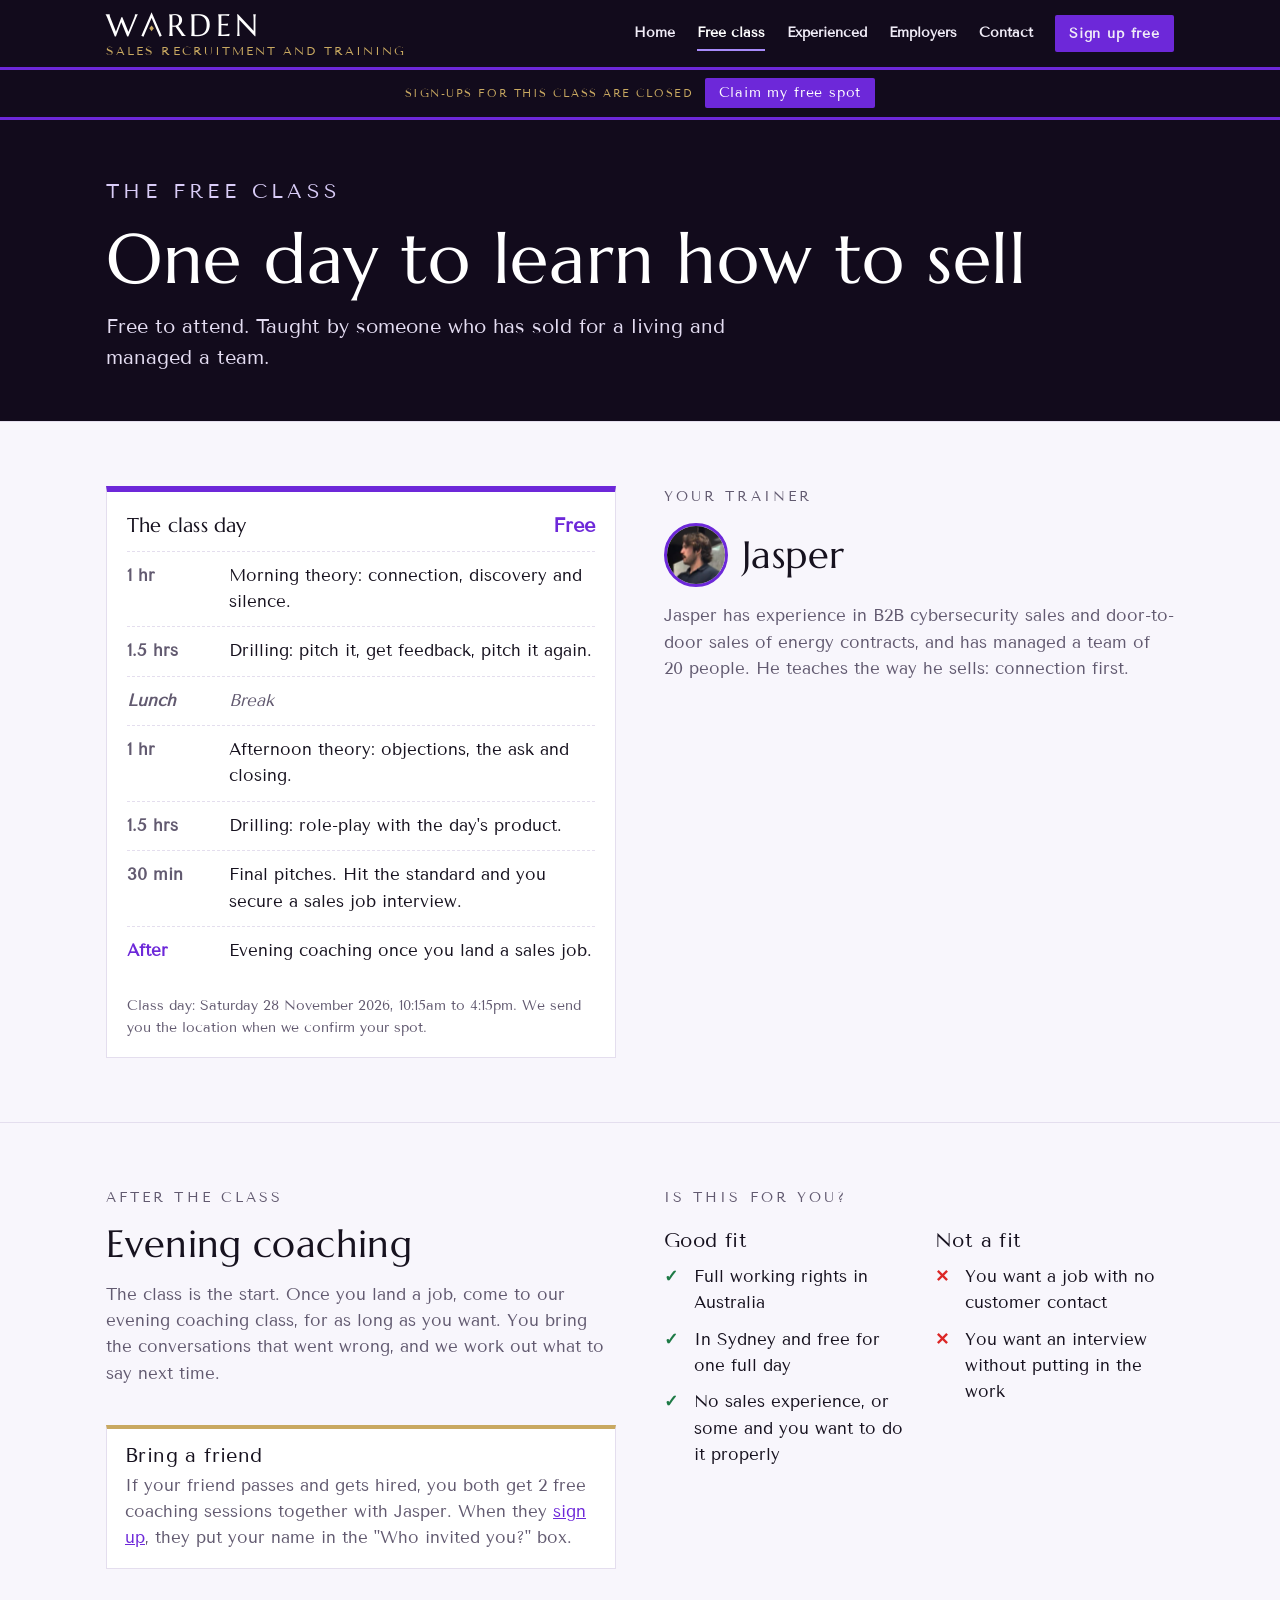
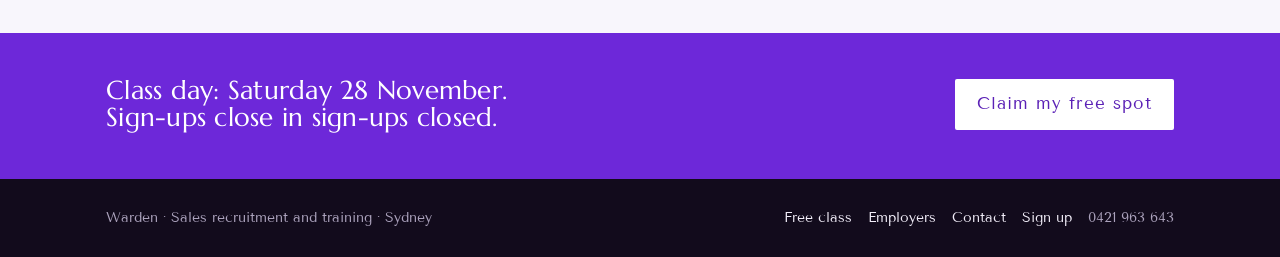
==== class.html @ fe75a393 "Add files via upload" ====
<!doctype html>
<html lang="en-AU">
<head>
<meta charset="utf-8">
<meta name="viewport" content="width=device-width,initial-scale=1,viewport-fit=cover">
<title>Free Sales Class Day</title>
<meta name="description" content="Free one-day sales class in Sydney. Hit the standard and secure a sales job interview.">
<meta name="claude:viewport-fit-sides" content="cover">
<link rel="preconnect" href="https://fonts.googleapis.com">
<link rel="preconnect" href="https://fonts.gstatic.com" crossorigin>
<link rel="stylesheet" href="https://fonts.googleapis.com/css2?family=Carlito:ital,wght@0,400;0,700;1,400&display=swap">
<link rel="stylesheet" href="https://fonts.googleapis.com/css2?family=Marcellus&family=Tenor+Sans&display=swap">
<link rel="icon" type="image/svg+xml" href="favicon.svg">
<link rel="stylesheet" href="styles.css">
</head>
<body>
<header class="topbar">
  <div class="wrap">
    <a class="brand" href="index.html" aria-label="Warden home"><span class="word"><span class="name">W<svg class="a" viewBox="0 0 72 78" aria-hidden="true"><polyline points="4,78 36,4 68,78" fill="none" stroke="currentColor" stroke-width="8"/><path d="M36 40 L44 50 L36 60 L28 50 Z" fill="#C9A961"/></svg>RDEN</span><span class="tag">Sales recruitment and training</span></span></a>
    <nav class="nav" aria-label="Main"><a class="link" href="index.html">Home</a><a class="link" href="class.html" aria-current="page">Free class</a><a class="link" href="experienced.html">Experienced</a><a class="link" href="employers.html">Employers</a><a class="link" href="contact.html">Contact</a><a class="btn small" href="signup.html">Sign up free</a></nav>
    <details class="m-menu"><summary>Menu</summary><nav class="m-menu-list" aria-label="Pages"><a href="index.html">Home</a><a href="class.html" aria-current="page">Free class</a><a href="experienced.html">Experienced</a><a href="employers.html">Employers</a><a href="contact.html">Contact</a><a href="signup.html">Sign up</a></nav></details>
  </div>
</header>
<div class="cd-bar countdown" data-deadline="2026-11-25T23:59:00+11:00" role="region" aria-label="Sign-up countdown">
  <div class="wrap">
    <p class="cd-label">Sign-ups close in</p>
    <div class="cd-units" hidden>
      <span><b data-u="d">0</b><small>days</small></span>
      <span><b data-u="h">00</b><small>hrs</small></span>
      <span><b data-u="m">00</b><small>min</small></span>
      <span><b data-u="s">00</b><small>sec</small></span>
    </div>
    <a class="btn" href="signup.html">Claim my free spot</a>
  </div>
</div>
<main>
  <section class="page-head">
    <div class="wrap">
      <p class="eyebrow">The free class</p>
      <h1>One day to learn how to sell</h1>
      <p>Free to attend. Taught by someone who has sold for a living and managed a team.</p>
    </div>
  </section>

  <section class="band">
    <div class="wrap split">
      <div class="ticket">
        <header><h2>The class day</h2><span class="price">Free</span></header>
        <ol>
          <li><time>1 hr</time><span>Morning theory: connection, discovery and silence.</span></li>
          <li><time>1.5 hrs</time><span>Drilling: pitch it, get feedback, pitch it again.</span></li>
          <li class="brk"><time>Lunch</time><span>Break</span></li>
          <li><time>1 hr</time><span>Afternoon theory: objections, the ask and closing.</span></li>
          <li><time>1.5 hrs</time><span>Drilling: role-play with the day's product.</span></li>
          <li><time>30 min</time><span>Final pitches. Hit the standard and you secure a sales job interview.</span></li>
          <li class="eve"><time>After</time><span>Evening coaching once you land a sales job.</span></li>
        </ol>
        <footer>Class day: Saturday 28 November 2026, 10:15am to 4:15pm. We send you the location when we confirm your spot.</footer>
      </div>
      <div class="prose">
        <p class="eyebrow">Your trainer</p>
        <div class="trainer"><img src="jasper-avatar.jpg" alt="Jasper" width="64" height="64"><h2>Jasper</h2></div>
        <p>Jasper has experience in B2B cybersecurity sales and door-to-door sales of energy contracts, and has managed a team of 20 people. He teaches the way he sells: connection first.</p>
      </div>
    </div>
  </section>

  <section class="band" id="coaching">
    <div class="wrap split">
      <div class="prose">
        <p class="eyebrow">After the class</p>
        <h2>Evening coaching</h2>
        <p>The class is the start. Once you land a job, come to our evening coaching class, for as long as you want. You bring the conversations that went wrong, and we work out what to say next time.</p>
        <div class="friend-note">
          <h3>Bring a friend</h3>
          <p>If your friend passes and gets hired, you both get 2 free coaching sessions together with Jasper. When they <a href="signup.html">sign up</a>, they put your name in the "Who invited you?" box.</p>
        </div>
      </div>
      <div class="prose">
        <p class="eyebrow">Is this for you?</p>
        <div class="fit">
          <div>
            <h3>Good fit</h3>
            <ul>
              <li class="yes"><span>Full working rights in Australia</span></li>
              <li class="yes"><span>In Sydney and free for one full day</span></li>
              <li class="yes"><span>No sales experience, or some and you want to do it properly</span></li>
            </ul>
          </div>
          <div>
            <h3>Not a fit</h3>
            <ul>
              <li class="no"><span>You want a job with no customer contact</span></li>
              <li class="no"><span>You want an interview without putting in the work</span></li>
            </ul>
          </div>
        </div>
      </div>
    </div>
  </section>
  <section class="cta-strip">
  <div class="wrap">
    <h2>Class day: Saturday 28 November. Sign-ups close in <span class="cd-inline" data-deadline="2026-11-25T23:59:00+11:00">a few weeks</span>.</h2>
    <a class="btn gold" href="signup.html">Claim my free spot</a>
  </div>
</section>
</main>
<footer class="site">
  <div class="wrap">
    <span>Warden · Sales recruitment and training · Sydney</span>
    <span><a href="class.html">Free class</a><a href="employers.html">Employers</a><a href="contact.html">Contact</a><a href="signup.html">Sign up</a>0421 963 643</span>
  </div>
</footer>
<script src="countdown.js" defer></script>
</body>
</html>
---- styles.css ----
/* Layout: full-bleed photo hero, ruled sections, red + gold on warm ink. */
:root{
  --paper:#F8F6FC;
  --surface:#FFFFFF;
  --ink:#17121F;
  --muted:#625A70;
  --line:#E4DEEE;
  --red:#6D28D9;
  --red-deep:#5B21B6;
  --red-tint:#F1EAFD;
  --gold:#6D28D9;
  --gold-text:#6D28D9;
  --on-red:#FFFFFF;
  --ok:#1E7A46;
  --plum:#6D28D9;
  --font:Calibri,Carlito,"Segoe UI",Arial,sans-serif;
  --s-1:.875rem; --s0:1.0625rem; --s1:1.25rem; --s2:1.6rem; --s3:clamp(1.8rem,4vw,2.4rem); --s4:clamp(2.5rem,6.5vw,4.4rem);
}
@media (prefers-color-scheme:dark){:root:not([data-theme="light"]){
  --paper:#120E1A;--surface:#1D1729;--ink:#F1EDF8;--muted:#ABA2BC;--line:#352C45;
  --red:#A78BFA;--red-deep:#7C3AED;--red-tint:#2A1F45;--gold:#A78BFA;--gold-text:#A78BFA;--ok:#4CC27F;--plum:#C4B5FD;color-scheme:dark}}
:root[data-theme="dark"]{
  --paper:#120E1A;--surface:#1D1729;--ink:#F1EDF8;--muted:#ABA2BC;--line:#352C45;
  --red:#A78BFA;--red-deep:#7C3AED;--red-tint:#2A1F45;--gold:#A78BFA;--gold-text:#A78BFA;--ok:#4CC27F;--plum:#C4B5FD;color-scheme:dark}

*{box-sizing:border-box}
body{background:var(--paper);color:var(--ink);font-family:var(--font);font-size:var(--s0);line-height:1.55;margin:0}
img{max-width:100%}
.wrap{max-width:1100px;margin:0 auto;padding-left:max(16px,env(safe-area-inset-left,0px));padding-right:max(16px,env(safe-area-inset-right,0px))}
h1,h2,h3{line-height:1.08;text-wrap:balance;margin:0}
p{margin:0}
a{color:var(--red)}
:focus-visible{outline:3px solid var(--gold);outline-offset:3px}
.eyebrow{font-size:var(--s-1);font-weight:700;letter-spacing:.14em;text-transform:uppercase;color:var(--gold-text)}

/* header */
.topbar{position:sticky;top:env(safe-area-inset-top,0px);z-index:10;background:#120B1C;border-bottom:3px solid var(--gold)}
.topbar .wrap{display:flex;align-items:center;justify-content:space-between;gap:16px;padding-block:10px}
.brand{display:flex;align-items:center;gap:12px;text-decoration:none;color:#FFFFFF}
.brand svg{width:34px;height:40px;flex:none}
.brand .word{display:grid;line-height:1}
.brand .name{font-weight:700;font-size:1.35rem;letter-spacing:.18em}
.brand .tag{font-size:.72rem;letter-spacing:.14em;text-transform:uppercase;color:#D9B45E;margin-top:4px}
.nav{display:flex;gap:22px;align-items:center}
.nav a{color:#F1EDF8;text-decoration:none;font-size:var(--s-1);font-weight:700;padding-block:6px;border-bottom:2px solid transparent}
.nav a:hover{color:#D9B45E}
.nav a[aria-current="page"]{border-bottom-color:#D9B45E;color:#FFFFFF}
.nav .btn{border-bottom:0}

.menu-sm{display:none}
@media (min-width:861px){.menu-sm{display:none !important}}
@media (max-width:860px){
  .menu-sm{display:flex;gap:6px;overflow-x:auto;background:#120B1C;padding-block:0 10px}
  .menu-sm a{flex:none;color:#F1EDF8;text-decoration:none;font-size:var(--s-1);font-weight:700;padding:6px 12px;border:1px solid #43365A;border-radius:2px}
  .menu-sm a[aria-current="page"]{border-color:#D9B45E;color:#D9B45E}
}

.btn{display:inline-flex;align-items:center;justify-content:center;gap:8px;border:0;cursor:pointer;font:inherit;font-weight:700;text-decoration:none;background:var(--red);color:var(--on-red);padding:12px 22px;border-radius:2px}
.btn:hover{background:var(--red-deep)}
.btn.small{padding:8px 14px;font-size:var(--s-1)}
.btn.gold{background:#C9A04A;color:#1A1214}
.btn.gold:hover{background:#D9B45E}
.btn.line{background:transparent;color:inherit;box-shadow:inset 0 0 0 2px currentColor}
.btn.line:hover{background:rgba(255,255,255,.1)}

/* photo hero */
.hero{position:relative;background:#120B1C;color:#FFFFFF;overflow:hidden}
.hero img.bg{position:absolute;inset:0;width:100%;height:100%;object-fit:cover;object-position:62% 40%}
.hero::after{content:"";position:absolute;inset:0;background:
  linear-gradient(90deg,rgba(18,11,28,.94) 0%,rgba(18,11,28,.82) 38%,rgba(76,29,149,.35) 70%,rgba(18,11,28,.15) 100%),
  linear-gradient(0deg,rgba(18,11,28,.7) 0%,rgba(18,11,28,0) 40%)}
@media (max-width:760px){.hero::after{background:linear-gradient(0deg,rgba(18,11,28,.96) 30%,rgba(18,11,28,.55) 70%,rgba(18,11,28,.25) 100%)}.hero img.bg{object-position:68% 30%}}
.hero .wrap{position:relative;z-index:1;padding-block:clamp(72px,12vw,140px) clamp(56px,9vw,104px)}
@media (max-width:760px){.hero .wrap{padding-block:200px 48px}}
.hero .copy{max-width:36rem;display:grid;gap:20px}
.hero .eyebrow{color:#D9B45E}
.hero h1{font-size:var(--s4);font-weight:700;letter-spacing:-.01em}
.hero h1 em{font-style:normal;color:#D9B45E}
.hero .lede{font-size:var(--s1);color:#E4DDF2;max-width:34ch}
.hero .ctas{display:flex;flex-wrap:wrap;gap:12px;margin-top:4px}
.hero .facts{display:flex;flex-wrap:wrap;gap:8px 24px;padding-top:18px;border-top:1px solid rgba(217,180,94,.45);font-size:var(--s-1);color:#E4DDF2}
.hero .facts b{color:#D9B45E}

/* page header (inner pages) */
.page-head{background:#120B1C;color:#FFFFFF;border-bottom:1px solid var(--line)}
.page-head .wrap{padding-block:56px 48px;display:grid;gap:14px;max-width:1100px}
.page-head .eyebrow{color:#D9B45E}
.page-head h1{font-size:var(--s4)}
.page-head p{color:#E4DDF2;font-size:var(--s1);max-width:40rem}

/* sections */
section.band{padding-block:64px}
section.band + section.band{border-top:1px solid var(--line)}
.sec-head{display:grid;gap:10px;max-width:42rem;margin-bottom:32px}
.sec-head h2{font-size:var(--s3)}
.sec-head p{color:var(--muted);font-size:var(--s1)}

/* three offers on home */
.offers{display:grid;grid-template-columns:repeat(3,1fr);gap:20px}
@media (max-width:860px){.offers{grid-template-columns:1fr}}
.offer{background:var(--surface);border:1px solid var(--line);border-top:4px solid var(--red);padding:22px;display:grid;gap:10px;align-content:start;min-width:0}
.offer h3{font-size:var(--s1)}
.offer p{color:var(--muted)}
.offer a{font-weight:700;text-decoration:none}
.offer a:hover{text-decoration:underline}

/* steps (real sequence) */
.steps{display:grid;grid-template-columns:repeat(4,1fr);border-top:3px solid var(--gold)}
@media (max-width:860px){.steps{grid-template-columns:1fr 1fr}}
@media (max-width:480px){.steps{grid-template-columns:1fr}}
.step{padding:20px 20px 24px 0;display:grid;gap:8px;align-content:start;min-width:0}
.step + .step{padding-left:20px;border-left:1px solid var(--line)}
@media (max-width:860px){.step:nth-child(3){padding-left:0;border-left:0}}
@media (max-width:480px){.step,.step + .step{padding-left:0;border-left:0;border-top:1px solid var(--line)}.step:first-child{border-top:0}}
.step .n{font-weight:700;color:var(--red);font-size:var(--s-1);letter-spacing:.1em;text-transform:uppercase}
.step h3{font-size:var(--s1)}
.step p{color:var(--muted)}

/* class day timetable */
.split{display:grid;grid-template-columns:1fr 1fr;gap:48px;align-items:start}
@media (max-width:860px){.split{grid-template-columns:1fr;gap:32px}}
.split > *{min-width:0}
.ticket{background:var(--surface);border:1px solid var(--line);border-top:6px solid var(--red)}
.ticket header{padding:18px 20px 10px;display:flex;justify-content:space-between;align-items:baseline;gap:12px;flex-wrap:wrap}
.ticket h2{font-size:var(--s1)}
.price{font-weight:700;color:var(--gold-text);font-size:var(--s1)}
.ticket ol{list-style:none;margin:0;padding:0 20px 8px}
.ticket li{display:grid;grid-template-columns:5.6rem 1fr;gap:12px;padding:11px 0;border-top:1px dashed var(--line)}
.ticket time{font-variant-numeric:tabular-nums;font-weight:700;color:var(--muted)}
.ticket li.brk{color:var(--muted);font-style:italic}
.ticket li.eve time{color:var(--red)}
.ticket footer{padding:12px 20px 18px;font-size:var(--s-1);color:var(--muted)}
.prose{display:grid;gap:16px}
.prose h2{font-size:var(--s3)}
.prose p{color:var(--muted);max-width:60ch}
.ticks{display:grid;gap:8px;margin:0;padding:0;list-style:none}
.ticks li{padding-left:22px;position:relative}
.ticks li::before{content:"";position:absolute;left:0;top:.62em;width:10px;height:3px;background:var(--gold)}

/* fit check */
.fit{display:grid;grid-template-columns:1fr 1fr;gap:32px}
@media (max-width:700px){.fit{grid-template-columns:1fr}}
.fit h3{font-size:var(--s1);margin-bottom:12px}
.fit ul{margin:0;padding:0;list-style:none;display:grid;gap:10px}
.fit li{display:grid;grid-template-columns:22px 1fr;gap:8px}
.fit .yes::before{content:"✓";color:var(--ok);font-weight:700}
.fit .no::before{content:"✕";color:var(--red);font-weight:700}

/* employer pitch */
.guarantee{font-size:var(--s3);font-weight:700;line-height:1.15;text-wrap:balance}
.guarantee span{color:var(--red)}
.list-rules{margin:0;padding:0;list-style:none;display:grid;gap:14px}
.list-rules li{border-top:1px solid var(--line);padding-top:12px}
.list-rules b{display:block}
.list-rules small{color:var(--muted);font-size:var(--s0)}

/* CTA strip */
.cta-strip{background:var(--red);color:#FFFFFF}
.cta-strip .wrap{padding-block:44px;display:flex;flex-wrap:wrap;align-items:center;justify-content:space-between;gap:20px}
.cta-strip h2{font-size:var(--s2);max-width:30rem}

/* form */
.form-card{background:var(--surface);border:1px solid var(--line);border-top:6px solid var(--red);padding:24px;display:grid;gap:18px;min-width:0}
.field{display:grid;gap:6px}
.field label{font-weight:700}
.field input,.field select{font:inherit;color:var(--ink);background:var(--paper);border:1px solid var(--line);border-bottom:2px solid var(--muted);border-radius:2px;padding:11px 12px;width:100%;min-width:0}
.field input:focus,.field select:focus{outline:none;border-bottom-color:var(--red);box-shadow:0 2px 0 0 var(--red)}
.field [aria-invalid="true"]{border-bottom-color:var(--red);background:var(--red-tint)}
.err{color:var(--red);font-size:var(--s-1);font-weight:700}
.consent{display:grid;grid-template-columns:20px 1fr;gap:10px;font-size:var(--s-1);color:var(--muted);align-items:start}
.consent input{margin-top:3px;accent-color:var(--red)}
.status{font-weight:700;padding:12px 14px;border-left:4px solid var(--red);background:var(--red-tint)}
.done{display:grid;gap:10px}
.done h3{font-size:var(--s2)}
.phone{display:grid;gap:4px;font-size:var(--s1)}
.phone b{font-variant-numeric:tabular-nums;user-select:all}

footer.site{background:#120B1C;color:#ABA2BC;border-top:3px solid #C9A04A;font-size:var(--s-1)}
footer.site .wrap{padding-block:28px;display:flex;flex-wrap:wrap;justify-content:space-between;gap:12px}
footer.site a{color:#F1EDF8;text-decoration:none;margin-right:16px}
footer.site a:hover{color:#D9B45E}

/* track choice on sign-up */
.track{border:0;margin:0;padding:0;display:grid;gap:10px;min-width:0}
.track legend{font-weight:700;margin-bottom:8px;padding:0}
.track label{display:grid;grid-template-columns:20px 1fr;gap:10px;align-items:start;padding:12px 14px;border:1px solid var(--line);border-radius:2px;cursor:pointer;background:var(--paper)}
.track label:has(input:checked){border-color:var(--red);box-shadow:inset 4px 0 0 var(--red)}
.track input{margin-top:4px;accent-color:var(--red)}
.track small{display:block;color:var(--muted);font-size:var(--s-1)}
.prose h3{font-size:var(--s1);margin-top:6px}
.senior-band{background:var(--surface)}
@media (max-width:860px){.nav a.link{display:none}}

/* trainer avatar */
.trainer{display:flex;align-items:center;gap:14px}
.trainer img{width:64px;height:64px;border-radius:50%;object-fit:cover;border:3px solid var(--gold);flex:none}

/* contact page */
.contact-block{display:grid;gap:6px;padding-bottom:18px;border-bottom:1px solid var(--line)}
.contact-block:last-child{border-bottom:0}
.contact-block .big{font-size:var(--s2);color:var(--ink)}
.contact-block .big b{font-variant-numeric:tabular-nums;user-select:all}
.field textarea{font:inherit;color:var(--ink);background:var(--paper);border:1px solid var(--line);border-bottom:2px solid var(--muted);border-radius:2px;padding:11px 12px;width:100%;min-width:0;resize:vertical}
.field textarea:focus{outline:none;border-bottom-color:var(--red);box-shadow:0 2px 0 0 var(--red)}
.ctas-row{display:flex;flex-wrap:wrap;align-items:center;gap:24px}

/* Hormozi-style offer blocks */
.hero .scarcity{font-size:var(--s-1);color:#E4DDF2;padding-top:14px;border-top:1px solid rgba(217,180,94,.45)}
.hero .scarcity b{color:#D9B45E}
.stack{background:var(--surface);border:1px solid var(--line);border-top:6px solid var(--red)}
.stack-row{display:grid;grid-template-columns:1fr auto;gap:16px;align-items:center;padding:16px 20px;border-bottom:1px dashed var(--line)}
.stack-row h3{font-size:var(--s1)}
.stack-row p{color:var(--muted)}
.stack-row > div{min-width:0}
.stack-val{font-weight:700;color:var(--gold-text);text-transform:uppercase;letter-spacing:.1em;font-size:var(--s-1)}
.stack-total{display:flex;justify-content:space-between;align-items:baseline;padding:18px 20px;background:var(--red-tint)}
.stack-total span{font-weight:700;font-size:var(--s1)}
.stack-total b{font-size:var(--s3);color:var(--red);font-variant-numeric:tabular-nums}
.cta-inline{display:flex;flex-wrap:wrap;align-items:center;gap:16px;margin-top:28px;color:var(--muted);font-size:var(--s-1);font-weight:700}
.promise-band{background:#120B1C;color:#FFFFFF}
.promise{display:grid;grid-template-columns:auto 1fr;gap:32px;align-items:center}
@media (max-width:600px){.promise{grid-template-columns:1fr}}
.promise .seal svg{width:110px;height:130px;display:block}
.promise .eyebrow{color:#D9B45E}
.promise h2{font-size:var(--s3)}
.promise p{color:#E4DDF2}
.faq{display:grid;gap:0;border-top:1px solid var(--line)}
.faq details{border-bottom:1px solid var(--line);padding:14px 0}
.faq summary{font-weight:700;cursor:pointer;list-style:none;display:flex;justify-content:space-between;gap:12px}
.faq summary::-webkit-details-marker{display:none}
.faq summary::after{content:"+";color:var(--red);font-size:1.3rem;line-height:1}
.faq details[open] summary::after{content:"\2212"}
.faq details p{color:var(--muted);margin-top:8px}
.sticky-cta{display:none}
@media (max-width:860px){
  .sticky-cta{display:flex;flex-direction:column;align-items:center;position:fixed;left:0;right:0;bottom:0;z-index:20;background:var(--red);color:#FFFFFF;text-decoration:none;font-weight:700;font-size:var(--s1);padding-top:12px;padding-bottom:calc(12px + env(safe-area-inset-bottom,0px));padding-left:max(16px,env(safe-area-inset-left,0px));padding-right:max(16px,env(safe-area-inset-right,0px));border-top:3px solid #C9A04A}
  .sticky-cta small{font-size:var(--s-1);font-weight:400;opacity:.9}
  footer.site{padding-bottom:84px}
}

/* Gold toned down: kept only on the logo, the hero headline accent, the nav underline and the photo ring */
.eyebrow{color:var(--red)}
.hero .eyebrow,.page-head .eyebrow,.promise .eyebrow{color:#D9CCF7}
.topbar{border-bottom-color:var(--red)}
footer.site{border-top-color:var(--red)}
.steps{border-top-color:var(--ink)}
.ticks li::before{background:var(--red)}
.stack-val,.price{color:var(--red)}
.hero .facts b,.hero .scarcity b{color:#FFFFFF}
.hero .facts,.hero .scarcity{border-top-color:rgba(255,255,255,.25)}
.brand .tag{color:#BDB3D0}
.btn.gold{background:#FFFFFF;color:#5B21B6}
.btn.gold:hover{background:#F1EDF8}
.sticky-cta{border-top-color:#5B21B6}
:focus-visible{outline-color:var(--red)}

/* All gold removed */
.hero h1 em{color:#C4B5FD}
.nav a:hover{color:#C4B5FD}
.nav a[aria-current="page"]{border-bottom-color:#A78BFA}
.menu-sm a[aria-current="page"]{border-color:#A78BFA;color:#FFFFFF}
.trainer img{border-color:var(--red)}
.brand .tag{color:#BDB3D0}
footer.site a:hover{color:#C4B5FD}

/* Small hints of purple */
.hero::after{background:
  linear-gradient(90deg,rgba(18,11,28,.94) 0%,rgba(18,11,28,.82) 38%,rgba(91,33,182,.38) 72%,rgba(18,11,28,.15) 100%),
  linear-gradient(0deg,rgba(18,11,28,.7) 0%,rgba(18,11,28,0) 40%)}
@media (max-width:760px){.hero::after{background:linear-gradient(0deg,rgba(18,11,28,.96) 30%,rgba(55,20,95,.55) 70%,rgba(18,11,28,.25) 100%)}}
.hero h1 em{color:#C4B5FD}
.nav a:hover,footer.site a:hover{color:#C4B5FD}
.nav a[aria-current="page"]{border-bottom-color:#A78BFA}
.menu-sm a[aria-current="page"]{border-color:#A78BFA}
.step .n{color:var(--plum)}
.trainer img{border-color:var(--plum)}
.promise-band{background:linear-gradient(120deg,#120B1C 55%,#3B1A6E 100%)}

/* P4 logo */
.brand svg{width:40px;height:40px}
.brand .name{font-family:'Italiana',Georgia,serif;font-weight:400;font-size:1.55rem;letter-spacing:.3em}
.brand .tag{font-family:'Tenor Sans',var(--font);color:#A78BFA;letter-spacing:.18em}
.promise .seal svg{width:120px;height:120px}
@media (max-width:480px){.brand .tag{display:none}.brand .name{font-size:1.35rem;letter-spacing:.24em}}
/* Match the P4 logo type: Italiana for big headings, Tenor Sans for everything else */
:root{--font:'Tenor Sans',Calibri,Carlito,"Segoe UI",sans-serif;--display:'Italiana',Georgia,serif}
h1,h2{font-family:var(--display);font-weight:400;letter-spacing:.02em}
.hero h1{font-weight:400;letter-spacing:.01em}
h3{font-family:var(--font);font-weight:400;letter-spacing:.02em}
.eyebrow{font-weight:400;letter-spacing:.22em}
.btn{font-weight:400;letter-spacing:.06em}

/* P5 logo: Marcellus wordmark with the diamond A, Tenor Sans text */
:root{--display:'Marcellus',Georgia,serif}
h1,h2{letter-spacing:.01em}
.brand .name{font-family:'Marcellus',Georgia,serif;font-weight:400;font-size:1.95rem;letter-spacing:.14em;display:flex;align-items:flex-end;line-height:1}
.brand .name svg.a{width:.66em;height:.74em;margin:0 .14em 0 0;flex:none;color:#FFFFFF;position:relative;top:-.04em}
.brand .tag{color:#C9A961}
.promise .seal svg{width:120px;height:120px}
@media (max-width:480px){.brand .name{font-size:1.6rem;letter-spacing:.12em}.brand .tag{display:block;font-size:.56rem;letter-spacing:.1em;margin-top:5px}.brand .name svg.a{width:.68em;height:.76em}}
.brand .tag{white-space:nowrap}.nav .btn{white-space:nowrap}
@media (max-width:380px){.brand .tag{font-size:.5rem;letter-spacing:.06em}.brand .name{font-size:1.45rem}.nav .btn{padding-left:14px;padding-right:14px}}
/* A alignment fix: sit the A on the text baseline at Marcellus cap height (works in Safari too) */
html{-webkit-text-size-adjust:100%;text-size-adjust:100%}
.brand .name{display:block;white-space:nowrap}
.brand .name svg.a{display:inline-block;vertical-align:baseline;position:static;top:auto;width:.678em;height:.715em;margin:0 .14em 0 0;overflow:visible}
@media (max-width:480px){.brand .name svg.a{width:.678em;height:.715em}}
.brand .tag{white-space:normal}
@media (max-width:480px){.brand .tag{font-size:clamp(.5rem,2.4vw,.62rem);letter-spacing:.08em}}
/* Phone fit fixes */
.topbar{top:0}
@media (max-width:860px){
  .topbar .wrap.menu-sm{display:grid;grid-template-columns:repeat(3,minmax(0,1fr));gap:6px;overflow:visible;padding-block:0 10px}
  .menu-sm a{text-align:center;padding:8px 4px;white-space:nowrap;font-weight:400}
  .page-head .wrap{padding-block:32px 32px}
  .ticket li{grid-template-columns:4.2rem 1fr}
}
@media (max-width:860px){.topbar{position:static}}
/* Sign-up countdown */
.hero .countdown{display:grid;gap:10px;padding-top:14px;border-top:1px solid rgba(255,255,255,.25);max-width:30rem}
.hero .cd-label{font-size:var(--s-1);letter-spacing:.14em;text-transform:uppercase;color:#C9A961}
.hero .cd-units{display:grid;grid-template-columns:repeat(4,minmax(0,1fr));gap:8px}
.hero .cd-units span{display:grid;justify-items:center;gap:2px;padding:10px 4px;background:rgba(18,11,28,.55);border:1px solid rgba(255,255,255,.18)}
.hero .cd-units b{font-family:var(--display,'Marcellus',Georgia,serif);font-weight:400;font-size:clamp(1.5rem,5vw,2.1rem);line-height:1;color:#FFFFFF;font-variant-numeric:tabular-nums}
.hero .cd-units small{font-size:.72rem;letter-spacing:.12em;text-transform:uppercase;color:#D9CCF7}
.hero .cd-note{font-size:var(--s-1);color:#E4DDF2}
.hero .cd-note b{color:#FFFFFF}
.cd-inline{white-space:nowrap}

/* Sticky sign-up bar with countdown */
.sticky-cta{display:none !important}
.cd-bar{position:fixed;left:0;right:0;bottom:0;z-index:20;background:#120B1C;color:#FFFFFF;border-top:3px solid #6D28D9;padding-top:10px;padding-bottom:calc(10px + env(safe-area-inset-bottom,0px))}
.cd-bar .wrap{display:flex;align-items:center;justify-content:center;gap:14px 18px}
.cd-bar .cd-label{margin:0;font-size:.8rem;letter-spacing:.14em;text-transform:uppercase;color:#C9A961;white-space:nowrap}
.cd-bar .cd-units{display:flex;gap:6px}
.cd-bar .cd-units[hidden]{display:none}
.cd-bar .cd-units span{display:grid;justify-items:center;min-width:3.1rem;padding:4px 6px;background:rgba(255,255,255,.06);border:1px solid rgba(255,255,255,.16)}
.cd-bar .cd-units b{font-family:var(--display,'Marcellus',Georgia,serif);font-weight:400;font-size:1.35rem;line-height:1.1;color:#FFFFFF;font-variant-numeric:tabular-nums}
.cd-bar .cd-units small{font-size:.6rem;letter-spacing:.12em;text-transform:uppercase;color:#D9CCF7}
.cd-bar .btn{white-space:nowrap;background:#6D28D9;color:#FFFFFF}
.cd-bar .btn:hover{background:#5B21B6}
.cd-bar ~ footer.site{padding-bottom:96px}
@media (max-width:640px){
  .cd-bar .wrap{display:grid;grid-template-columns:minmax(0,1fr) auto;gap:4px 10px;justify-content:stretch}
  .cd-bar .cd-label{grid-column:1;font-size:.62rem}
  .cd-bar .cd-units{grid-column:1;gap:4px}
  .cd-bar .cd-units span{min-width:0;flex:1 1 0;padding:3px 2px}
  .cd-bar .cd-units b{font-size:1.05rem}
  .cd-bar .cd-units small{font-size:.52rem;letter-spacing:.08em}
  .cd-bar .btn{grid-column:2;grid-row:1 / span 2;padding:10px 12px;font-size:.85rem;letter-spacing:.02em;white-space:normal;text-align:center;max-width:8.5rem;line-height:1.2}
  .cd-bar ~ footer.site{padding-bottom:110px}
}

/* No Stay, No Pay Guarantee */
.guarantee-note{margin:14px 0 0;color:var(--muted);font-size:var(--s1);line-height:1.45;max-width:30rem}

/* Bring a friend */
.friend-note{margin-top:22px;padding:16px 18px;background:var(--surface);border:1px solid var(--line);border-top:4px solid #C9A961}
.friend-note h3{margin:0 0 6px}
.friend-note p{margin:0;color:var(--muted)}
.field label small{font-size:.85em;color:var(--muted);font-weight:400}

/* Make the hidden attribute always win over display rules */
[hidden]{display:none !important}

/* Wordmark in the How you win band */
.promise .seal-word{font-family:'Marcellus',Georgia,serif;font-size:3rem;letter-spacing:.14em;line-height:1;color:#FFFFFF;white-space:nowrap}
.promise .seal.seal-word svg{display:inline-block;vertical-align:baseline;width:.678em;height:.715em;margin:0 .14em 0 0;overflow:visible}
@media (max-width:600px){.promise .seal-word{font-size:2.4rem}}

/* Big steps (employers page) */
.steps.steps-big{border-top:0;gap:20px}
.steps-big .step,.steps-big .step + .step{background:var(--surface);border:1px solid var(--line);border-top:5px solid #6D28D9;border-radius:6px;padding:30px 26px 32px;gap:10px}
.steps-big .lbl{font-size:.8rem;letter-spacing:.18em;text-transform:uppercase;color:var(--muted)}
.steps-big .n{font-family:var(--display,'Marcellus',Georgia,serif);font-weight:400;font-size:4.5rem;line-height:.9;letter-spacing:0;text-transform:none;color:#6D28D9}
.steps-big h3{font-size:1.6rem;line-height:1.2;margin-top:6px}
.steps-big p{font-size:1.08rem;line-height:1.55}
@media (max-width:480px){.steps-big .step,.steps-big .step + .step{border-top:5px solid #6D28D9}.steps-big .n{font-size:3.6rem}}
.steps.steps-big{grid-template-columns:repeat(2,minmax(0,1fr))}
@media (max-width:600px){.steps.steps-big{grid-template-columns:1fr}}

/* Red crosses */
.fit .no::before{color:#DC2626}

/* Countdown bar moved to the top */
.cd-bar{position:sticky;top:0;bottom:auto;left:auto;right:auto;z-index:30;border-top:0;border-bottom:3px solid #6D28D9;padding-top:calc(10px + env(safe-area-inset-top,0px));padding-bottom:10px}
.cd-bar + .topbar{position:static}
.cd-bar ~ footer.site{padding-bottom:0}
@media (max-width:640px){.cd-bar ~ footer.site{padding-bottom:0}}

/* Smaller countdown bar, header sticky under it */
.cd-bar{height:50px;box-sizing:border-box;padding-top:0;padding-bottom:0;display:flex;align-items:center}
.cd-bar .wrap{display:flex;align-items:center;justify-content:center;gap:12px;width:100%}
.cd-bar .cd-label{font-size:.68rem;letter-spacing:.14em}
.cd-bar .cd-units{gap:4px}
.cd-bar .cd-units span{min-width:0;display:flex;align-items:baseline;gap:3px;padding:3px 7px}
.cd-bar .cd-units b{font-size:1.05rem;line-height:1}
.cd-bar .cd-units small{font-size:.55rem;letter-spacing:.08em}
.cd-bar .btn{padding:7px 14px;font-size:.85rem;line-height:1.2}
.cd-bar + .topbar{position:sticky;top:50px}
@media (max-width:640px){
  .cd-bar{height:auto;padding-top:calc(6px + env(safe-area-inset-top,0px));padding-bottom:6px}
  .cd-bar .wrap{display:flex;gap:8px;justify-content:space-between}
  .cd-bar .cd-label{display:none}
  .cd-bar .cd-units{gap:3px}
  .cd-bar .cd-units span{padding:3px 5px;gap:2px;flex:none}
  .cd-bar .cd-units b{font-size:.95rem}
  .cd-bar .cd-units small{font-size:.5rem;letter-spacing:.04em}
  .cd-bar .btn{padding:7px 10px;font-size:.78rem;max-width:none;white-space:nowrap;grid-row:auto;grid-column:auto}
}
@media (max-width:860px){.cd-bar + .topbar{position:static}}

/* Countdown bar under the header */
.topbar{position:sticky;top:0}
.cd-bar + .topbar{position:sticky;top:0}
.topbar + .cd-bar{position:sticky;top:70px;z-index:9}
@media (max-width:860px){.topbar{position:static}.topbar + .cd-bar{top:0}}

/* Bar sits exactly under the header; centred on phones */
.topbar + .cd-bar{top:var(--hdr,70px)}
@media (max-width:860px){.topbar + .cd-bar{top:0}}
@media (max-width:640px){.cd-bar .wrap{justify-content:center;gap:10px}}

/* Phone menu as a dropdown */
.m-menu{display:none}
@media (max-width:860px){
  .topbar .wrap{position:relative}
  .nav{display:none}
  .m-menu{display:block}
  .m-menu summary{list-style:none;cursor:pointer;color:#FFFFFF;font-size:.95rem;letter-spacing:.06em;padding:9px 16px;border:1px solid #6D28D9;border-radius:2px;display:flex;align-items:center;gap:8px}
  .m-menu summary::-webkit-details-marker{display:none}
  .m-menu summary::after{content:"";width:8px;height:8px;border-right:2px solid #FFFFFF;border-bottom:2px solid #FFFFFF;transform:rotate(45deg) translateY(-3px)}
  .m-menu[open] summary{background:#6D28D9}
  .m-menu[open] summary::after{transform:rotate(-135deg) translateY(-2px)}
  .m-menu-list{position:absolute;right:16px;left:16px;top:100%;z-index:60;display:grid;background:#120B1C;border:1px solid #43365A;border-top:3px solid #6D28D9;box-shadow:0 12px 30px rgba(0,0,0,.35)}
  .m-menu-list a{color:#F1EDF8;text-decoration:none;font-size:1.05rem;padding:14px 18px;border-bottom:1px solid #2A2238}
  .m-menu-list a:last-child{border-bottom:0;color:#FFFFFF;background:#6D28D9}
  .m-menu-list a[aria-current="page"]{color:#C9A961}
}

/* Header now short on phones, so keep it sticky there too */
@media (max-width:860px){.topbar{position:sticky;top:0}.topbar + .cd-bar{top:var(--hdr,64px)}}
.privacy-note{font-size:.85rem;line-height:1.45;color:var(--muted);margin:0}


/* Smaller text on phones */
@media (max-width:640px){
  :root{--s-1:.8rem;--s0:.95rem;--s1:1.08rem;--s2:1.35rem;--s3:1.6rem;--s4:2.15rem}
  body{line-height:1.5}
  .steps-big h3{font-size:1.3rem}
  .steps-big p{font-size:.95rem}
  .steps-big .n{font-size:3rem}
}
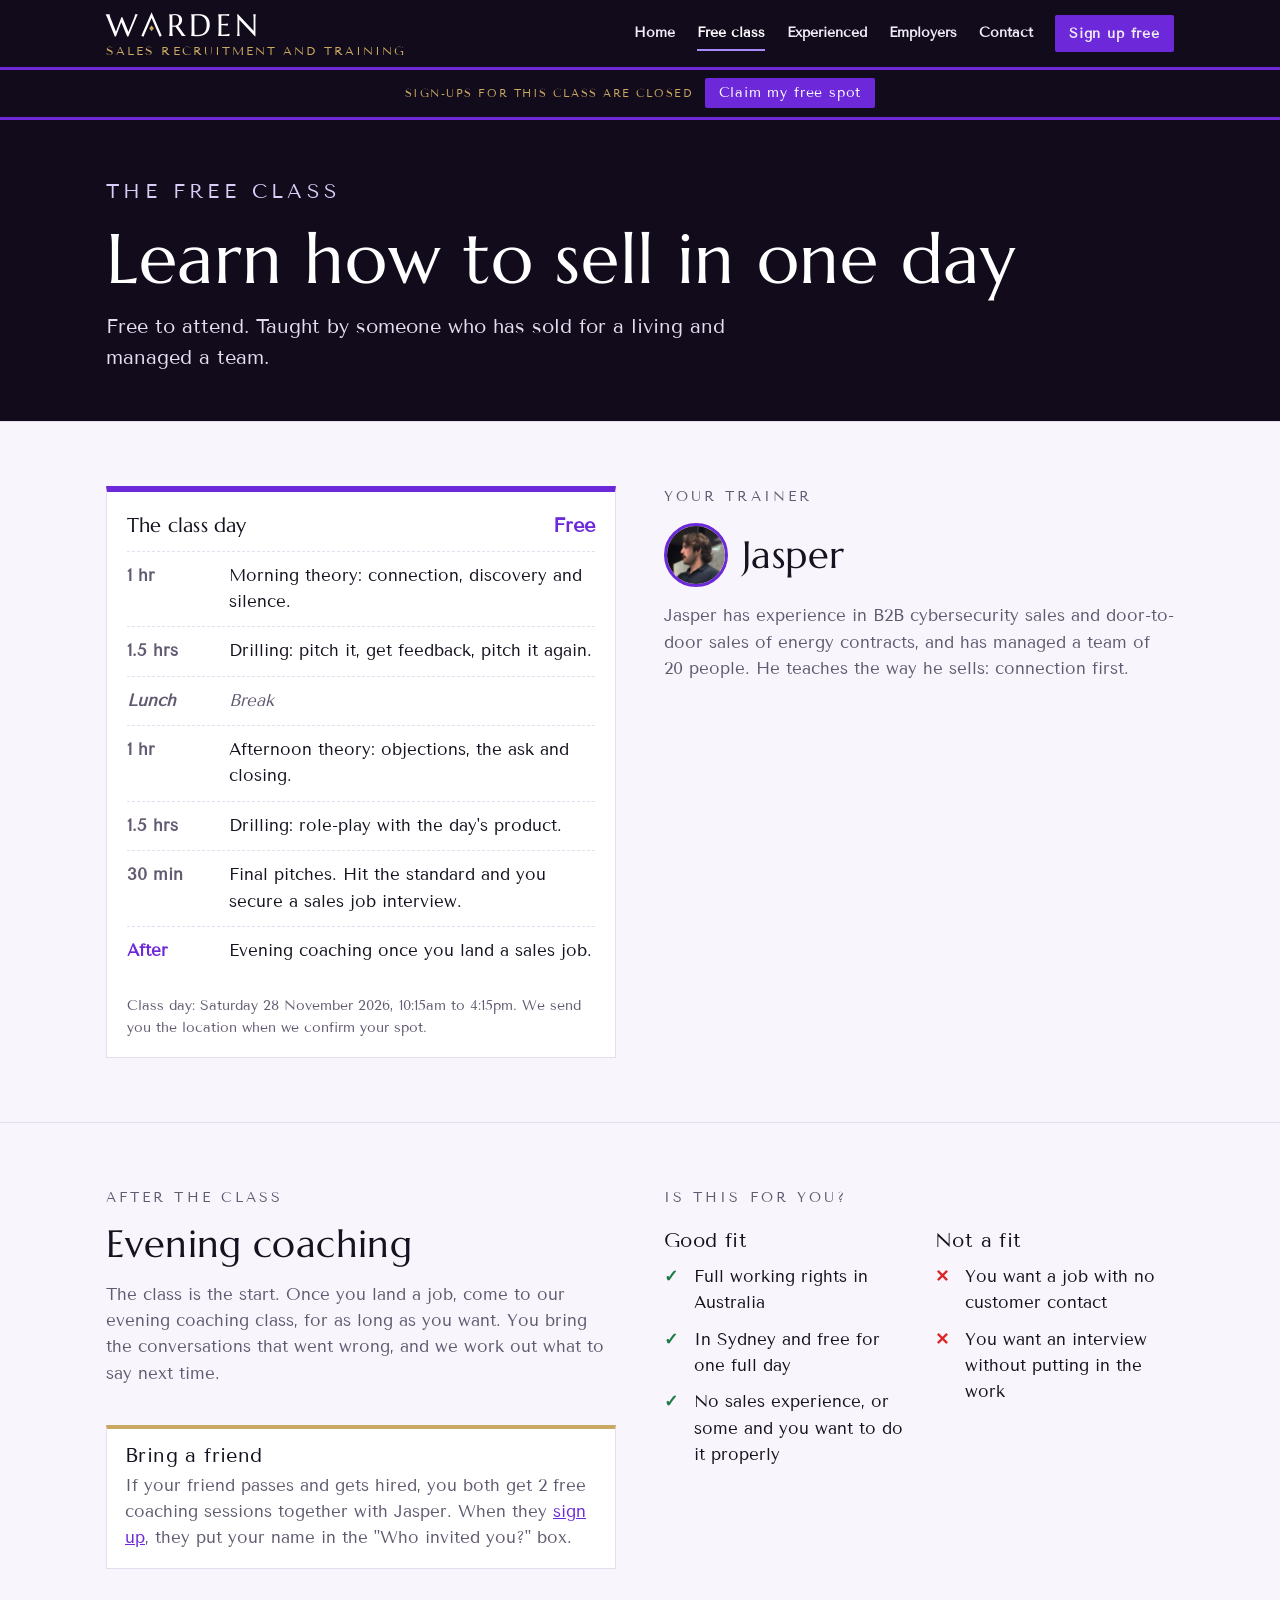
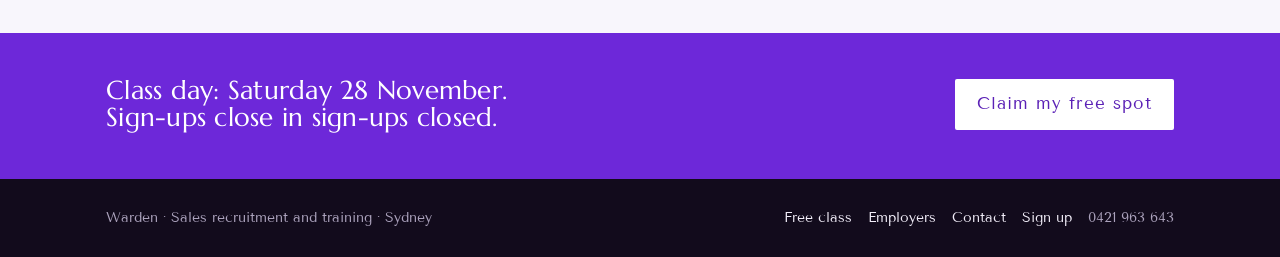
==== commit e5983d44: "Update heading text for class description" ====
--- a/class.html
+++ b/class.html
@@ -37,7 +37,7 @@
   <section class="page-head">
     <div class="wrap">
       <p class="eyebrow">The free class</p>
-      <h1>One day to learn how to sell</h1>
+      <h1>Learn how to sell in one day</h1>
       <p>Free to attend. Taught by someone who has sold for a living and managed a team.</p>
     </div>
   </section>
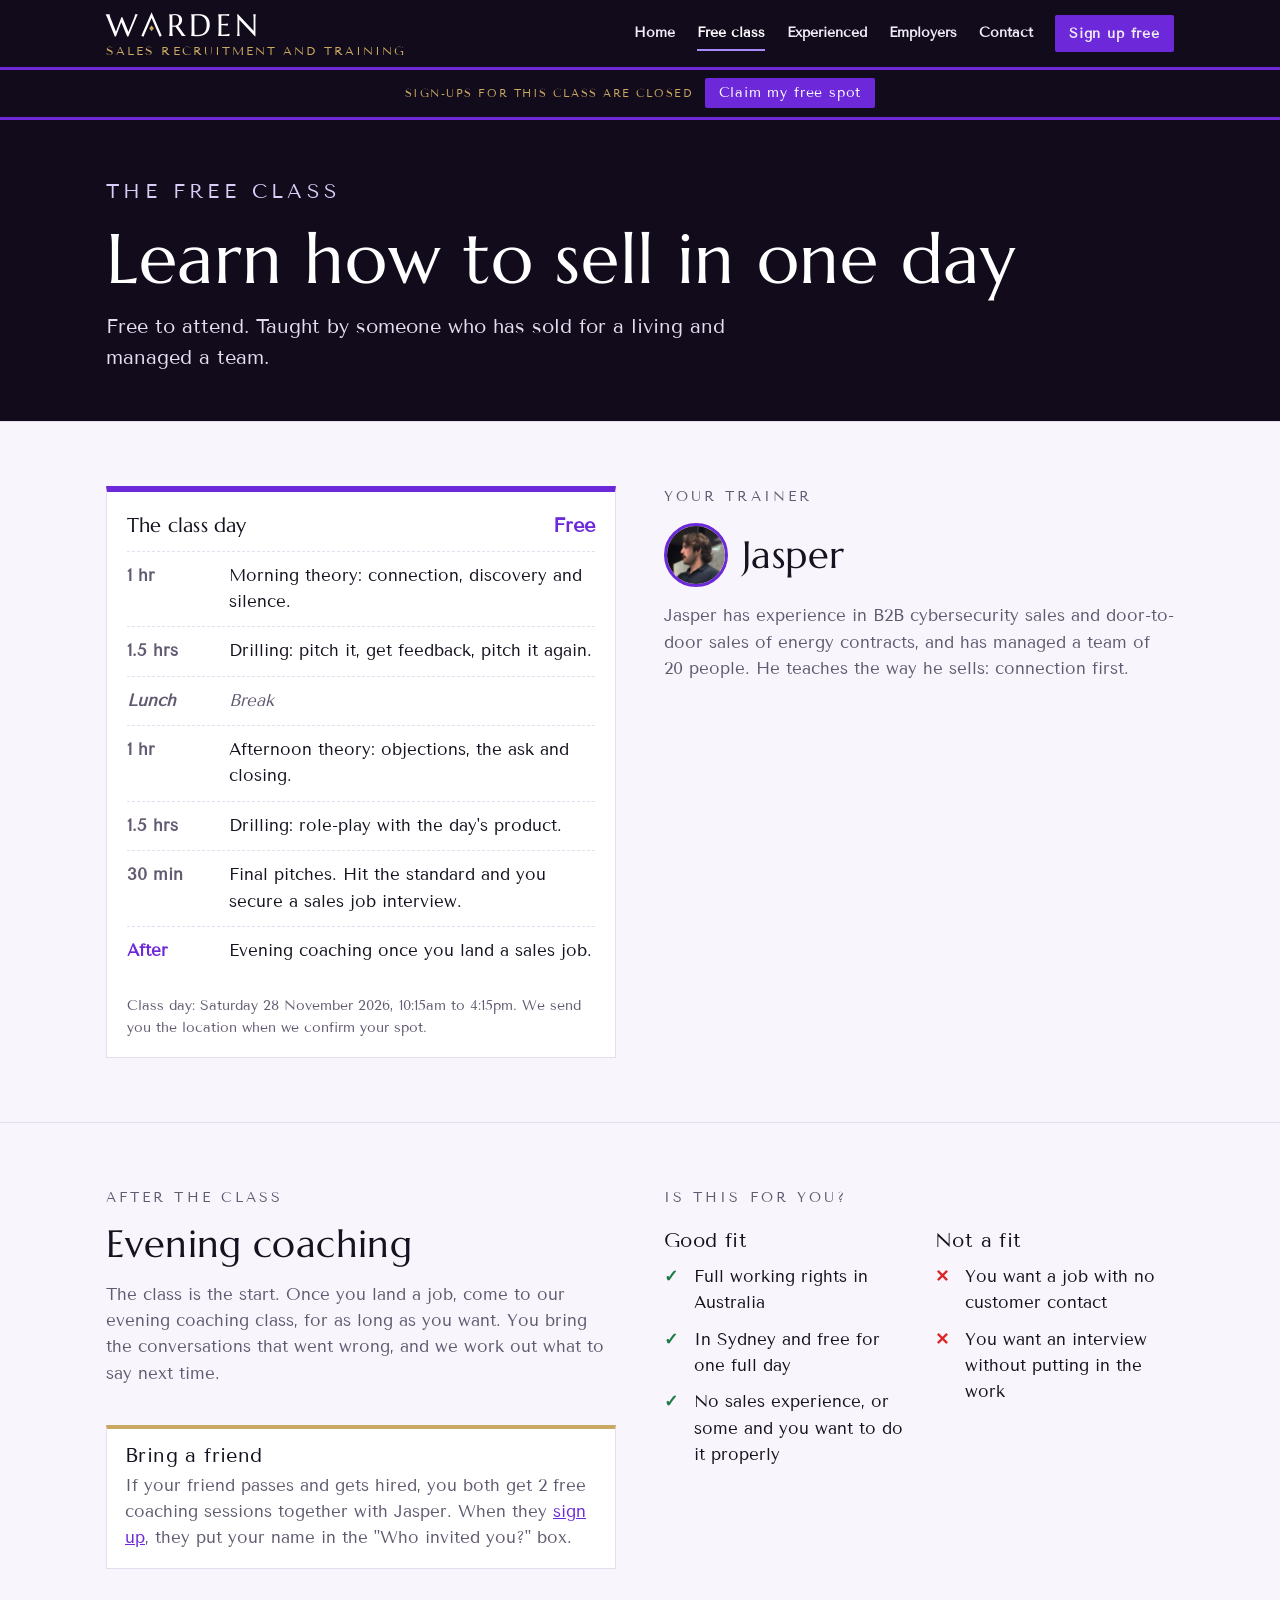
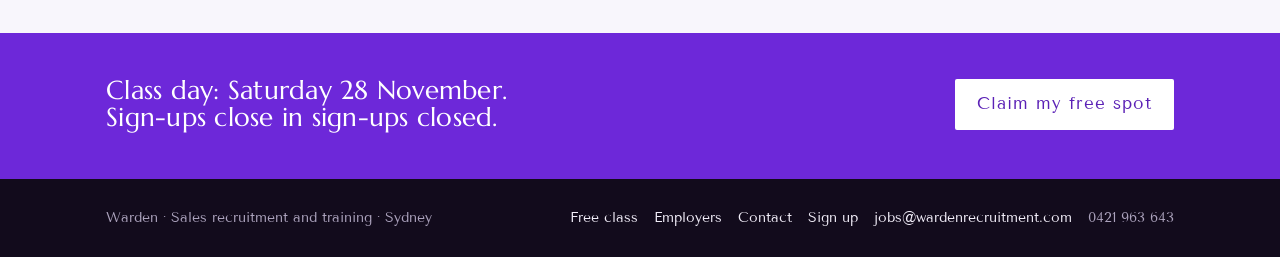
==== commit 8125cc18: "Add files via upload" ====
--- a/class.html
+++ b/class.html
@@ -108,7 +108,7 @@
 <footer class="site">
   <div class="wrap">
     <span>Warden · Sales recruitment and training · Sydney</span>
-    <span><a href="class.html">Free class</a><a href="employers.html">Employers</a><a href="contact.html">Contact</a><a href="signup.html">Sign up</a>0421 963 643</span>
+    <span><a href="class.html">Free class</a><a href="employers.html">Employers</a><a href="contact.html">Contact</a><a href="signup.html">Sign up</a><a href="mailto:jobs@wardenrecruitment.com">jobs@wardenrecruitment.com</a>0421 963 643</span>
   </div>
 </footer>
 <script src="countdown.js" defer></script>
--- a/styles.css
+++ b/styles.css
@@ -451,3 +451,8 @@
   .steps-big p{font-size:.95rem}
   .steps-big .n{font-size:3rem}
 }
+
+/* Email links */
+.contact-block .big a,.phone a{overflow-wrap:anywhere}
+.phone a{font-size:var(--s0)}
+footer.site a{white-space:nowrap;display:inline-block}
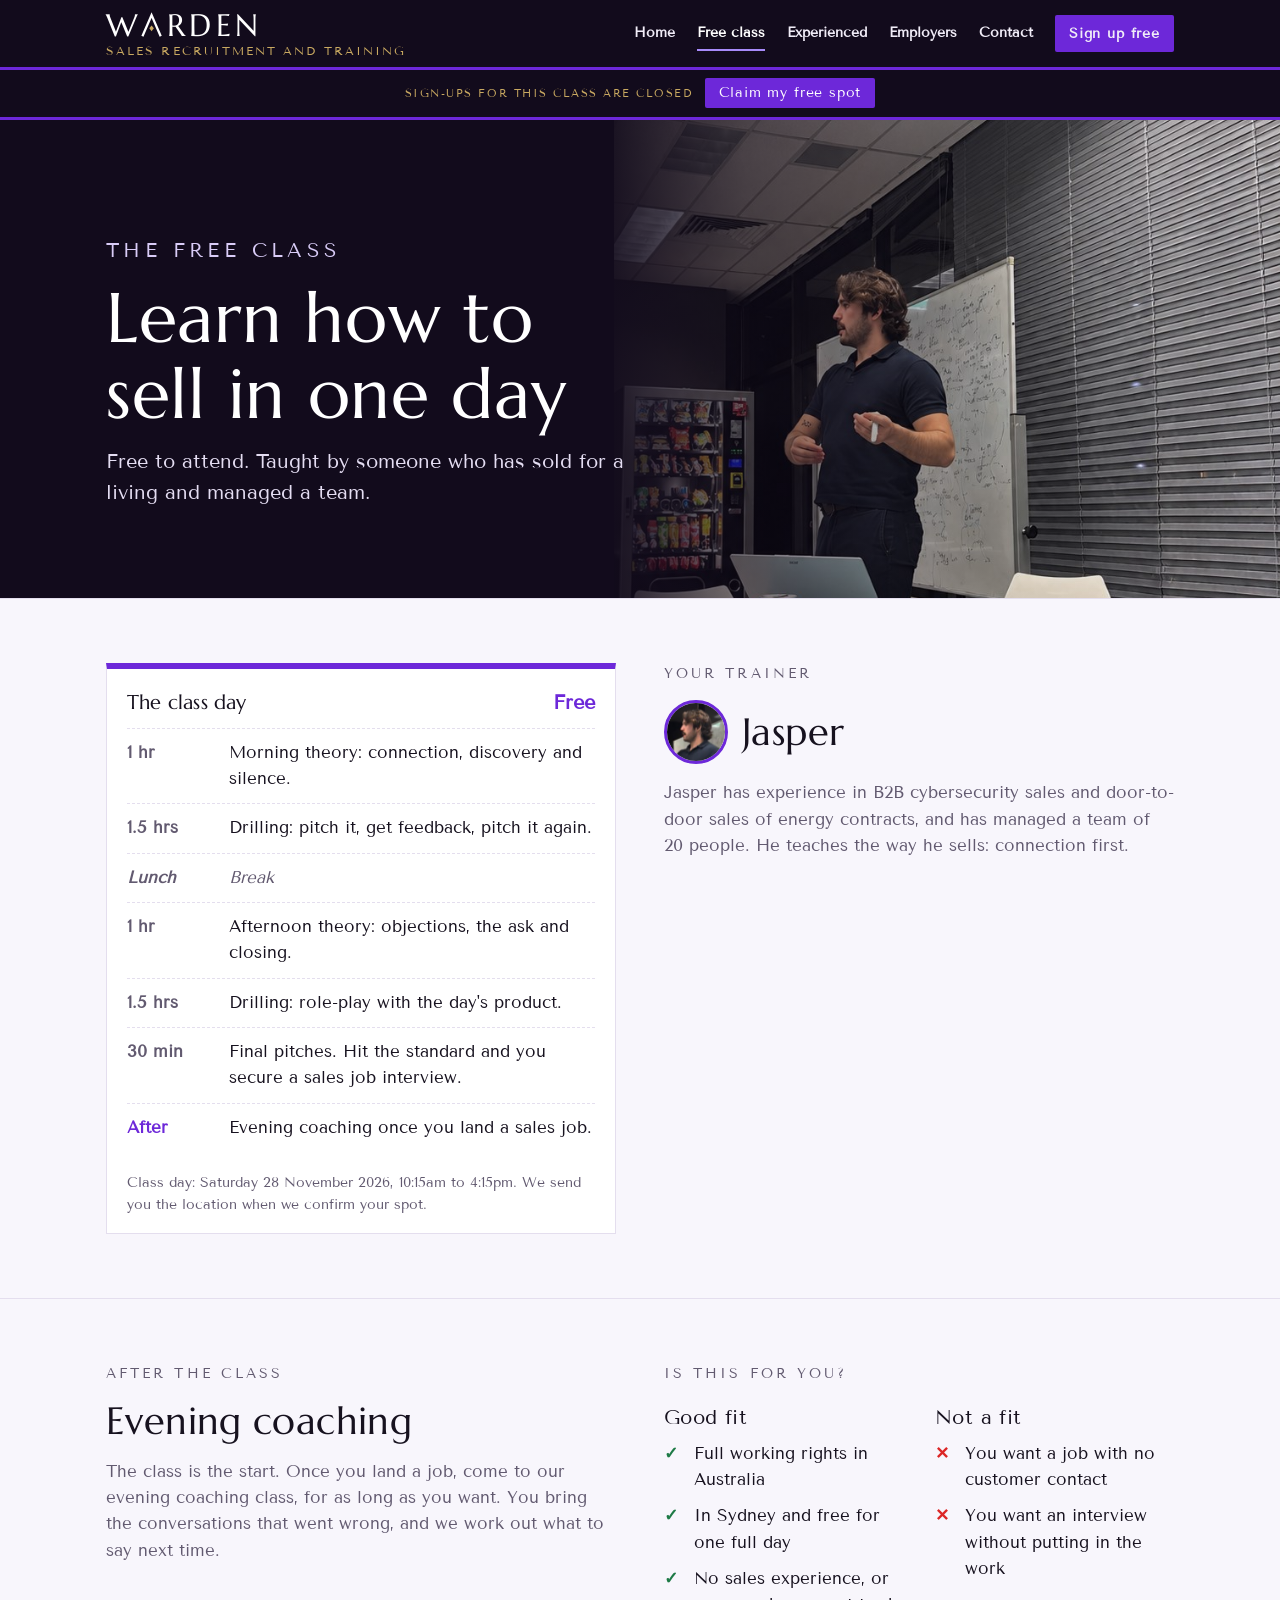
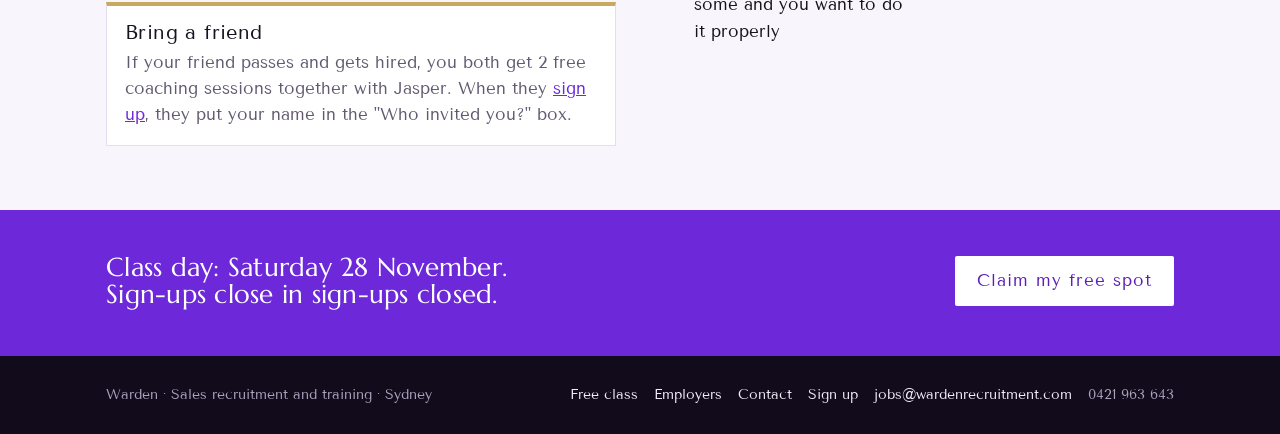
==== commit 78840faa: "Add files via upload" ====
--- a/class.html
+++ b/class.html
@@ -34,7 +34,8 @@
   </div>
 </div>
 <main>
-  <section class="page-head">
+  <section class="page-head photo-head">
+    <img class="ph-img" src="jasper-hero-hd.jpg" alt="Jasper teaching a sales class at a whiteboard" width="786" height="1448">
     <div class="wrap">
       <p class="eyebrow">The free class</p>
       <h1>Learn how to sell in one day</h1>
--- a/styles.css
+++ b/styles.css
@@ -456,3 +456,52 @@
 .contact-block .big a,.phone a{overflow-wrap:anywhere}
 .phone a{font-size:var(--s0)}
 footer.site a{white-space:nowrap;display:inline-block}
+
+/* Landing page: two path boxes (juniors / experienced) */
+.hero .copy:has(.paths){max-width:46rem}
+.paths{display:grid;grid-template-columns:1fr 1fr;gap:16px;margin-top:8px}
+.path{display:flex;flex-direction:column;gap:10px;padding:24px;background:rgba(18,11,28,.72);border:1px solid rgba(217,180,94,.45);border-radius:4px;color:#FFFFFF;text-decoration:none;transition:border-color .15s,background .15s,transform .15s}
+.path:hover,.path:focus-visible{border-color:#D9B45E;background:rgba(42,23,69,.85);transform:translateY(-2px)}
+.path-tag{font-size:var(--s-1);font-weight:700;letter-spacing:.14em;text-transform:uppercase;color:#D9B45E}
+.path h2{font-size:var(--s2);margin:0;color:#FFFFFF}
+.path p{margin:0;color:#E4DDF2}
+.path-note{font-size:var(--s-1);color:#ABA2BC}
+.path-go{margin-top:auto;padding-top:6px;font-weight:700;color:#D9B45E}
+@media (max-width:640px){.paths{grid-template-columns:1fr}}
+
+/* Front page: story + three reasons */
+.story{display:grid;grid-template-columns:minmax(0,1fr) minmax(0,1.6fr);gap:48px;align-items:start}
+.story .sec-head{margin-bottom:0}
+.story-text p{font-size:var(--s1);color:var(--ink)}
+.story-text .story-punch{font-weight:700}
+.story-text .story-sign{font-size:var(--s0);color:var(--gold-text);font-style:italic}
+@media (max-width:860px){.story{grid-template-columns:1fr;gap:20px}}
+.steps.steps-3{grid-template-columns:repeat(3,1fr)}
+@media (max-width:860px){.steps.steps-3{grid-template-columns:1fr}.steps.steps-3 .step,.steps.steps-3 .step + .step{padding-left:0;border-left:0;border-top:1px solid var(--line)}.steps.steps-3 .step:first-child{border-top:0}}
+.ctas-2{display:flex;flex-wrap:wrap;gap:12px}
+.cta-strip .btn.line{color:#FFFFFF}
+
+/* Front page hero: brand graphic instead of a photo */
+.hero:has(.hero-art){background:radial-gradient(ellipse 70% 90% at 78% 45%,#2A1745 0%,#120B1C 70%)}
+.hero:has(.hero-art)::after{display:none}
+.hero-art{position:absolute;inset:0;overflow:hidden;pointer-events:none}
+.hero-art .dmd{position:absolute;border:1.5px solid rgba(201,169,97,.22);transform:rotate(45deg)}
+.hero-art .d1{width:420px;height:420px;right:-120px;top:-180px}
+.hero-art .d2{width:260px;height:260px;right:260px;bottom:-150px;border-color:rgba(109,40,217,.45)}
+.hero-art .d3{width:120px;height:120px;right:120px;bottom:120px;border-color:rgba(201,169,97,.18)}
+.hero-art .d4{width:640px;height:640px;left:-380px;top:40px;border-color:rgba(109,40,217,.25)}
+.hero-art .big-a{position:absolute;right:9%;top:50%;transform:translateY(-50%);width:clamp(180px,24vw,340px);height:auto;color:rgba(255,255,255,.12);overflow:visible}
+@media (max-width:1100px){.hero-art .big-a{opacity:.5}}
+@media (max-width:760px){.hero-art .big-a{display:none}.hero:has(.hero-art) .wrap{padding-top:96px}}
+
+/* Free class page head with Jasper's photo */
+.photo-head{position:relative;overflow:hidden}
+.photo-head .wrap{position:relative;z-index:1;padding-block:clamp(64px,9vw,120px) clamp(56px,7vw,96px)}
+.photo-head .ph-img{position:absolute;top:0;right:0;height:100%;width:52%;object-fit:cover;object-position:40% 42%}
+.photo-head::after{content:"";position:absolute;inset:0;background:linear-gradient(90deg,#120B1C 0%,#120B1C 46%,rgba(18,11,28,.55) 58%,rgba(18,11,28,.1) 80%,rgba(18,11,28,.05) 100%)}
+.photo-head h1,.photo-head p{max-width:34rem}
+@media (max-width:760px){
+  .photo-head .ph-img{width:100%;height:300px;object-position:40% 42%}
+  .photo-head::after{background:linear-gradient(180deg,rgba(18,11,28,.1) 0,rgba(18,11,28,.25) 160px,#120B1C 300px)}
+  .photo-head .wrap{padding-top:270px}
+}
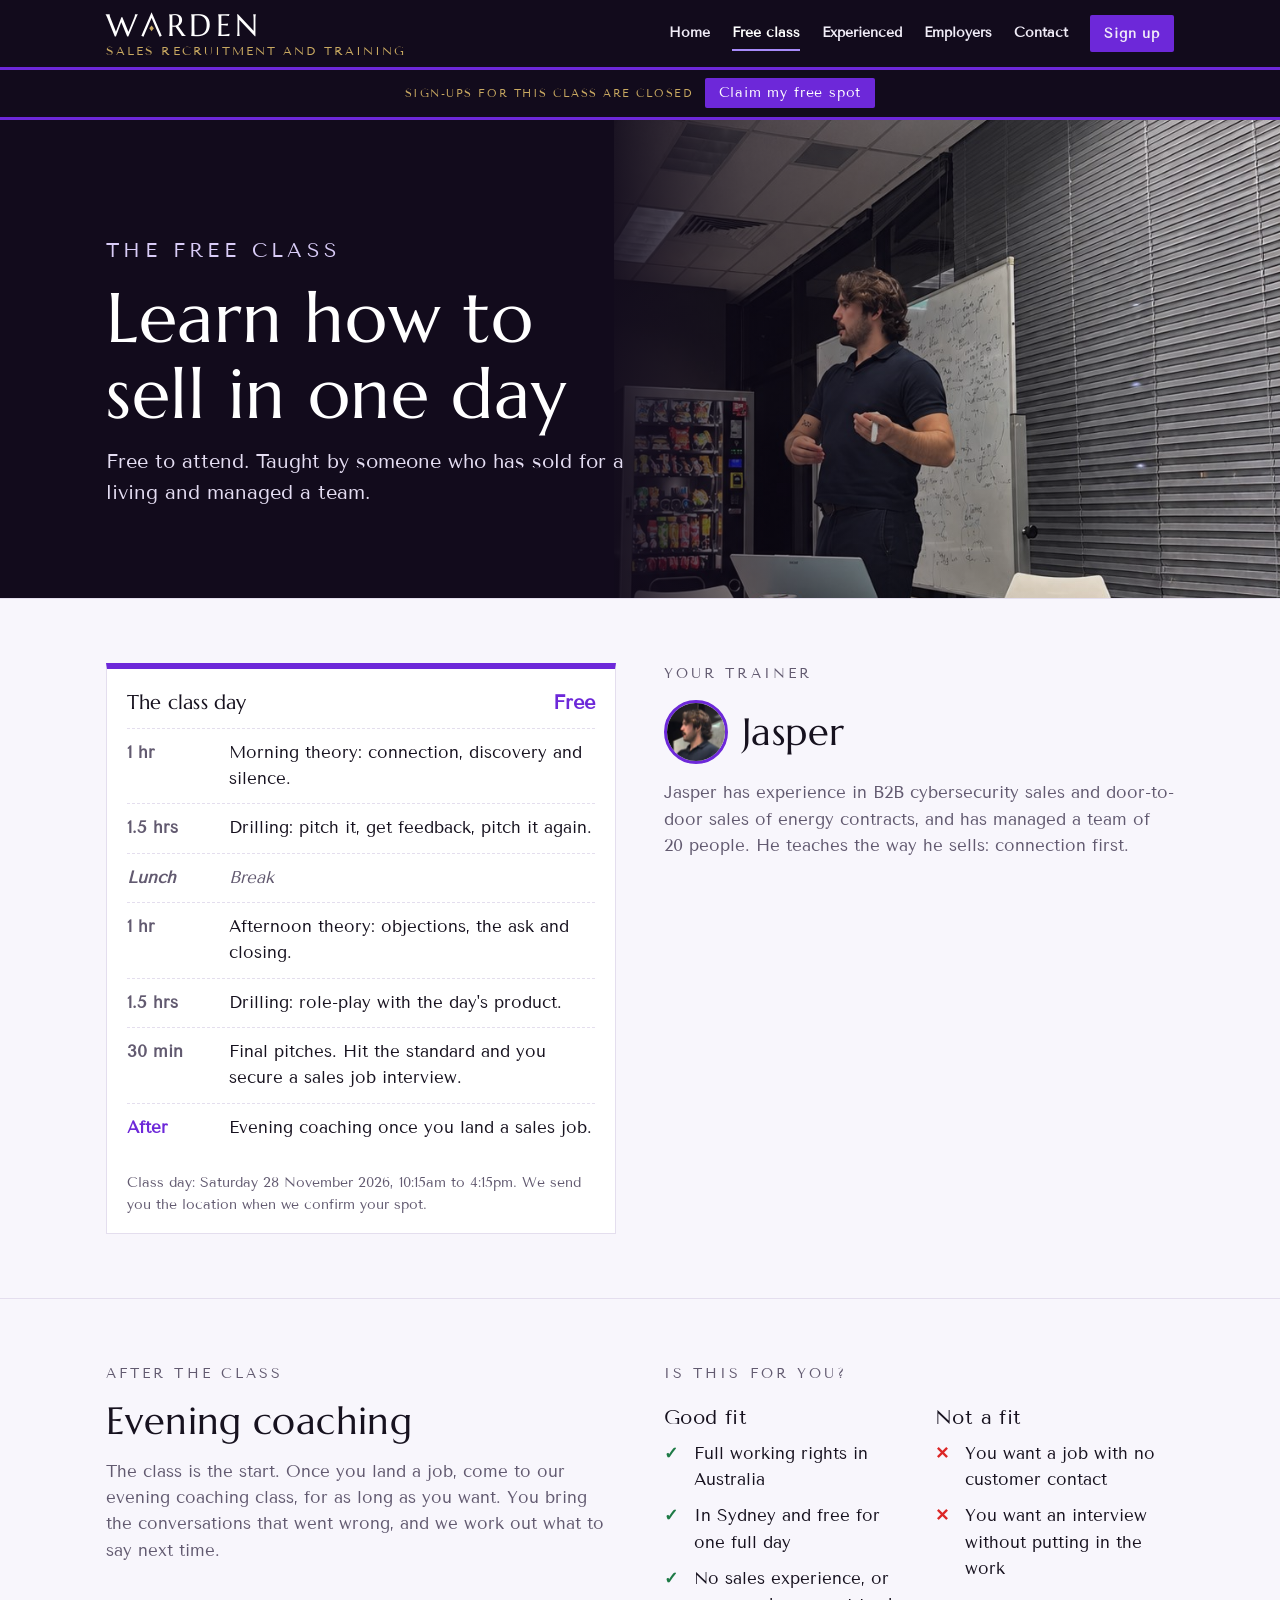
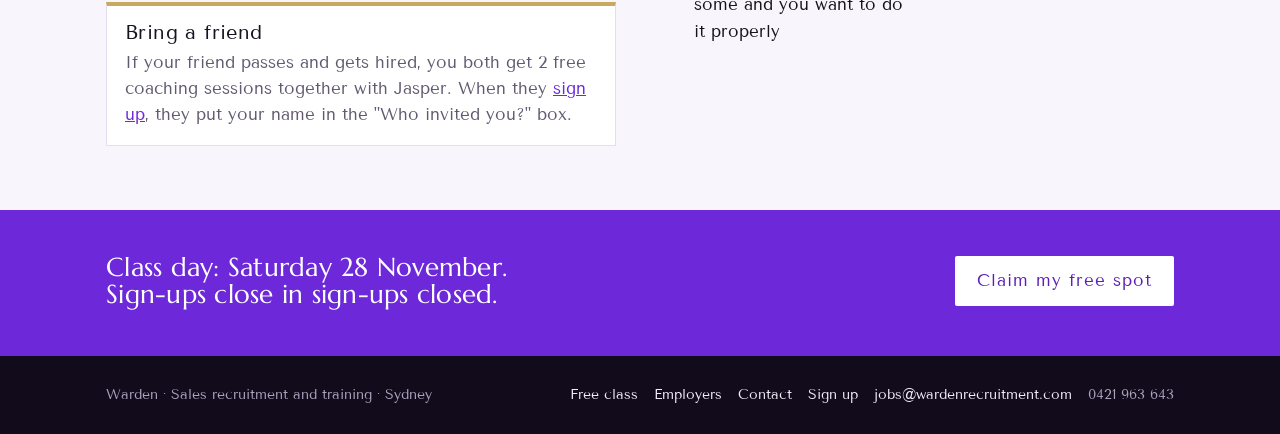
==== commit 1ec04343: "Update class.html" ====
--- a/class.html
+++ b/class.html
@@ -17,7 +17,7 @@
 <header class="topbar">
   <div class="wrap">
     <a class="brand" href="index.html" aria-label="Warden home"><span class="word"><span class="name">W<svg class="a" viewBox="0 0 72 78" aria-hidden="true"><polyline points="4,78 36,4 68,78" fill="none" stroke="currentColor" stroke-width="8"/><path d="M36 40 L44 50 L36 60 L28 50 Z" fill="#C9A961"/></svg>RDEN</span><span class="tag">Sales recruitment and training</span></span></a>
-    <nav class="nav" aria-label="Main"><a class="link" href="index.html">Home</a><a class="link" href="class.html" aria-current="page">Free class</a><a class="link" href="experienced.html">Experienced</a><a class="link" href="employers.html">Employers</a><a class="link" href="contact.html">Contact</a><a class="btn small" href="signup.html">Sign up free</a></nav>
+    <nav class="nav" aria-label="Main"><a class="link" href="index.html">Home</a><a class="link" href="class.html" aria-current="page">Free class</a><a class="link" href="experienced.html">Experienced</a><a class="link" href="employers.html">Employers</a><a class="link" href="contact.html">Contact</a><a class="btn small" href="signup.html">Sign up</a></nav>
     <details class="m-menu"><summary>Menu</summary><nav class="m-menu-list" aria-label="Pages"><a href="index.html">Home</a><a href="class.html" aria-current="page">Free class</a><a href="experienced.html">Experienced</a><a href="employers.html">Employers</a><a href="contact.html">Contact</a><a href="signup.html">Sign up</a></nav></details>
   </div>
 </header>
